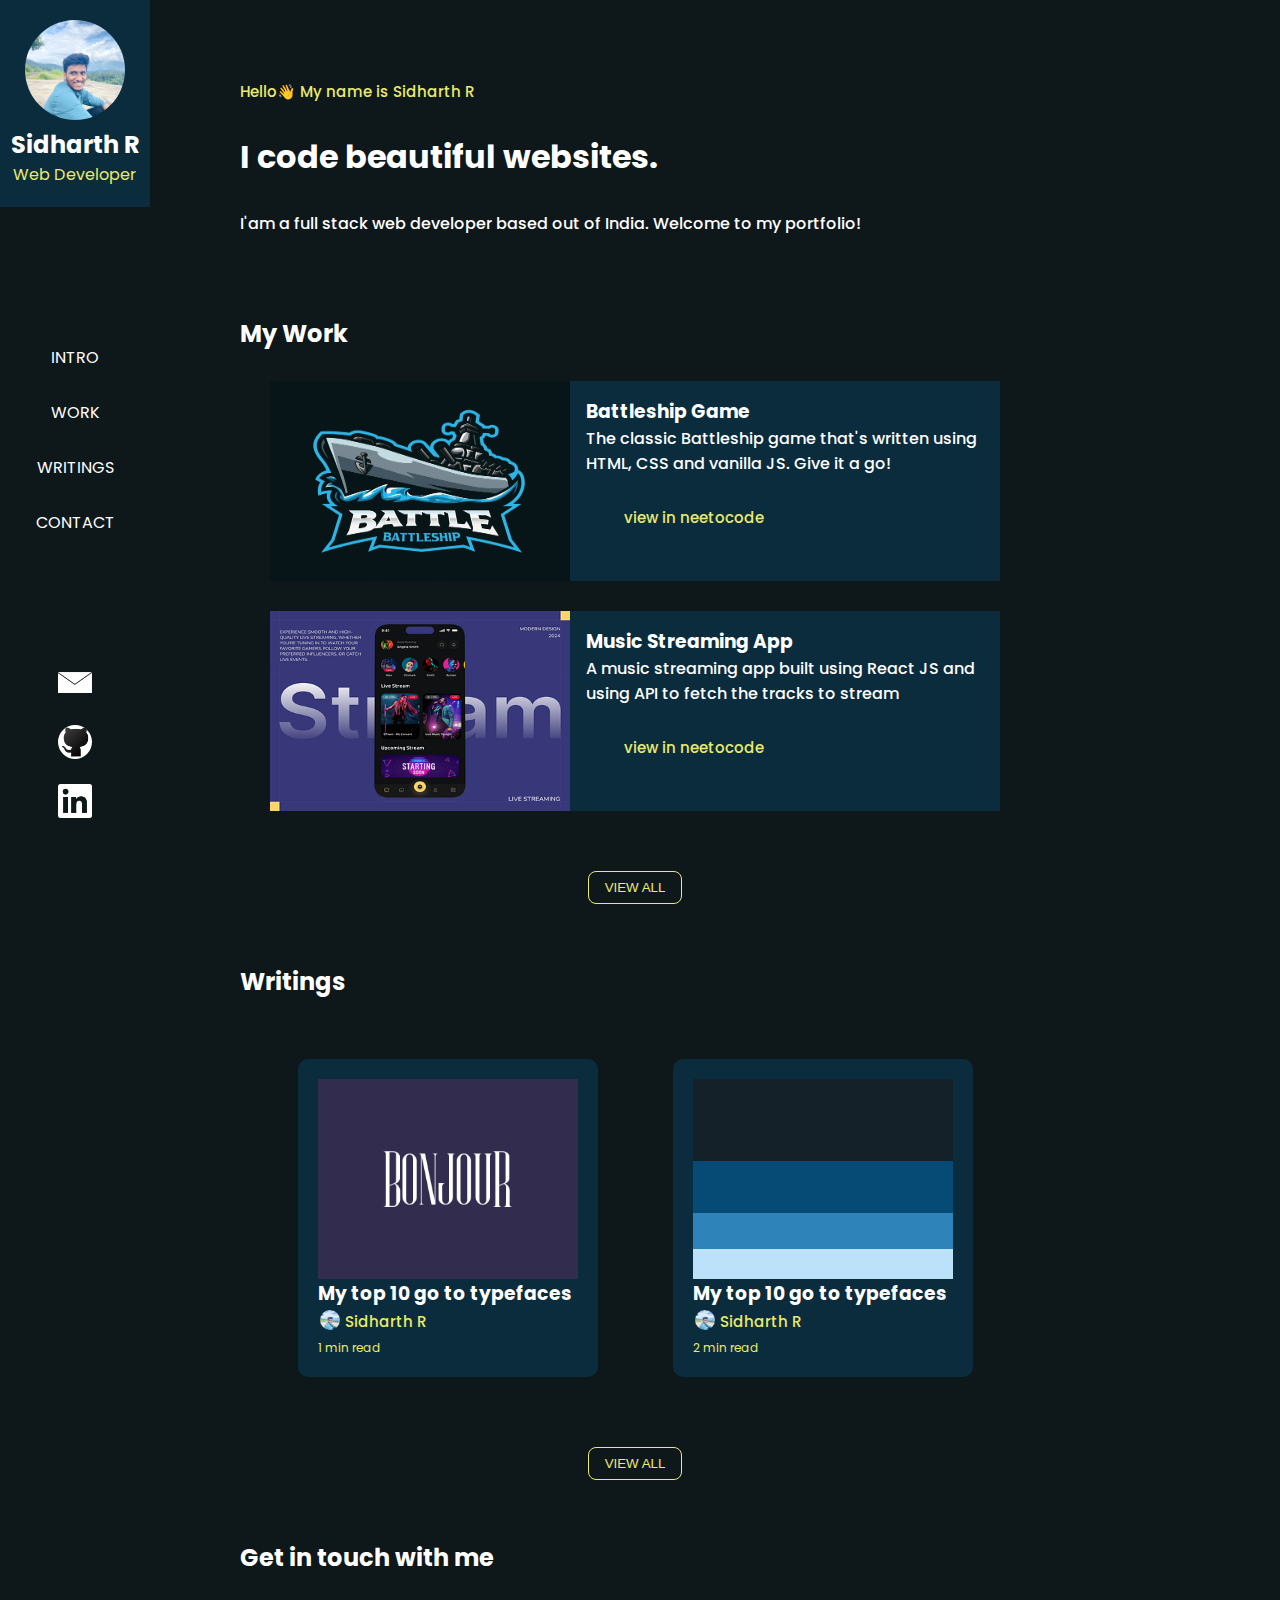
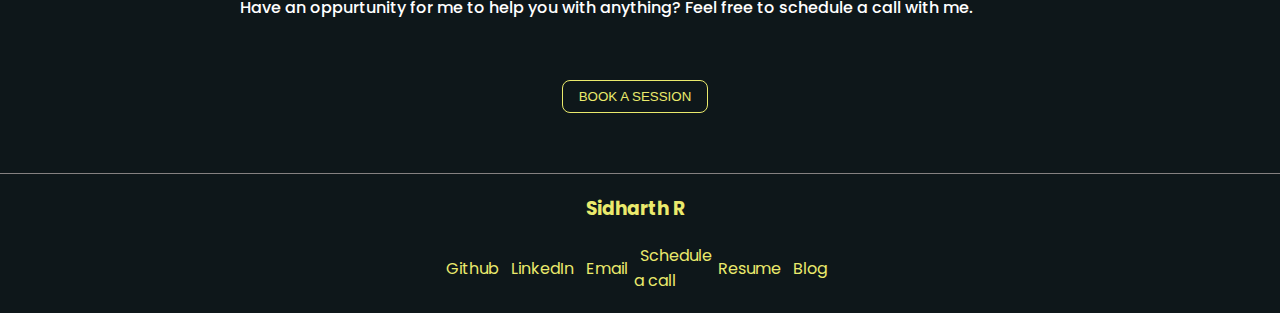
==== index.html @ 4f87e910 "Add files via upload" ====
<!DOCTYPE html>
<html lang="en">

<head>
    <meta charset="UTF-8">
    <meta name="viewport" content="width=device-width, initial-scale=1.0">
    <title>Document</title>
    <link rel="stylesheet" href="resume-css.css">
    <link rel="preconnect" href="https://fonts.googleapis.com">
    <link rel="preconnect" href="https://fonts.gstatic.com" crossorigin>
    <link
        href="https://fonts.googleapis.com/css2?family=Nunito+Sans:ital,opsz,wght@0,6..12,200..1000;1,6..12,200..1000&family=Poppins:ital,wght@0,100;0,200;0,300;0,400;0,500;0,600;0,700;0,800;0,900;1,100;1,200;1,300;1,400;1,500;1,600;1,700;1,800;1,900&display=swap"
        rel="stylesheet">
</head>

<body>


    <div class="sidebar">
        <div class="profile">
            <div class="dp">
                <img src="dp.jpg">
            </div>
            <h2>Sidharth R</h2>
            <p>Web Developer</p>

        </div>

        <div class="internal-links">
            <ul>
                <li><a href="#intro">INTRO</a></li>
                <li><a href="#work">WORK</a></li>
                <li><a href="#writings">WRITINGS</a></li>
                <li><a href="#contact">CONTACT</a></li>
            </ul>

        </div>

        <div class="social-media-links">
            <div class="mail icon">
                <img src="mail-icon1.png">
            </div>


            <div class="github icon">
                <img src="github-icon1.png">
            </div>
            <div class="linkedin icon">
                <img src="linkedin-icon1.png">
            </div>


        </div>
    </div>




    <div class="main-content">

        <div class="intro" id="intro">
            <h5>Hello👋 My name is Sidharth R</h5>
            <h1>I code beautiful websites.</h1>
            <h4>I'am a full stack web developer based out of India. Welcome to my portfolio!</h4>
        </div>





        <div class="my-work" id="work">
            <h2> My Work</h2>
            <div class="work1">
                <div class="work-image">
                    <img class="work1-image" src="battleship.jpg">
                </div>
                <div class="work-content">
                    <h3>Battleship Game</h3>
                    <h4>The classic Battleship game that's written using HTML, CSS and vanilla JS. Give it a go!</h4>
                    <h5 class="neetocode-link"><a href="">view in neetocode</a></h5>
                </div>

            </div>
            <div class="work1">
                <div class="work-image">
                    <img class="work1-image" src="music-stream.png">
                </div>
                <div class="work-content">
                    <h3>Music Streaming App</h3>
                    <h4>A music streaming app built using React JS and using API to fetch the tracks to stream</h4>


                    <h5 class="neetocode-link"><a href="">view in neetocode</a></h5>
                </div>
            </div>
            <div class="button">
                <button>VIEW ALL</button>
            </div>
        </div>








        <div class="writings" id="writings">
            <h2>Writings</h2>
            <div class="writing-container">
                <div class="writing1">
                    <div class="writing-image-container">
                        <img class="writing-image" src="bonjour-image.jpg">
                    </div>
                    <div class="writing-content">
                        <h3>My top 10 go to typefaces</h3>
                        <div class="author-info">
                            <div class="image-dp-container">
                                <img class="image-dp" src="dp.jpg">
                            </div>
                            <h5>Sidharth R</h5>
                        </div>
                        <p class="reading-time">1 min read</p>
                    </div>


                </div>


                <div class="writing1">
                    <div class="writing-image-container">
                        <img class="writing-image" src="color-image.png">
                    </div>
                    <div class="writing-content">
                        <h3>My top 10 go to typefaces</h3>
                        <div class="author-info">
                            <div class="image-dp-container">
                                <img class="image-dp" src="dp.jpg">
                            </div>
                            <h5>Sidharth R</h5>
                        </div>
                        <p class="reading-time">2 min read</p>
                    </div>


                </div>
            </div>
            <div class="button">
                <button>VIEW ALL</button>
            </div>


        </div>

        <div class="contact" id="contact">
            <h2>Get in touch with me</h2>
            <h4 class="contact-me-sub">Have an oppurtunity for me to help you with anything? Feel free to schedule a call with me.</h4>
            <div class="button">
                <button>BOOK A SESSION</button>
            </div>
        </div>

    </div>


    <footer>
        <h3>Sidharth R</h3>
        <ul>
            <li><a href="#">Github</a></li>
            <li><a href="#">LinkedIn</a></li>
            <li><a href="#">Email</a></li>
            <li><a href="#">Schedule a call</a></li>
            <li><a href="#"> Resume</a></li>
            <li><a href="#"> Blog</a></li>
        </ul>
    </footer>

</body>

</html>
---- resume-css.css ----
* {
    margin: 0px;
    padding: 0px;
    text-decoration: none;
    box-sizing: border-box;
}


body {
    background-color: #0e171a;
    /* padding-bottom: 5000px; */
    color: white;
    font-family: "Poppins", sans-serif;

}

img {
    width: 100%;
}



.sidebar {
    background-color: #0e171a;
    position: fixed;
    top: 0px;
    bottom: 0px;
    left: 0px;
    display: flex;
    flex-direction: column;
    justify-content: space-between;
    align-items: center;
    width: 150px;
    padding-bottom: 50px;

}

.dp {
    width: 100px;
    margin: 0 auto;

    & img {
        border-radius: 50%;
    }
}


.profile {
    width: 100%;
    padding: 20px 0px;
    background-color: #0a2c3d;
    margin: 0 auto;
    text-align: center;
}

.internal-links ul {
    display: flex;
    flex-direction: column;
    justify-content: space-evenly;
    align-items: center;

    & li a {
        display: inline-block;
        color: white;
        padding: 10px 20px;
        margin: 5px auto;
        border-radius: 5px;
        text-align: center;



    }
}

li a:hover {
    background-color: #0a2c3d;

}


.social-media-links {
    display: flex;
    flex-direction: column;
    justify-content: space-evenly;
    align-items: center;


}


.icon {
    width: 34px;
    margin-bottom: 25px;

}

.icon:hover {
    cursor: pointer;
}

.github {
    background-color: white;
    height: 34px;
    border-radius: 50%;
}






.main-content {
    padding-left: 240px;
    padding-top: 80px;
    padding-right: 250px;
    margin: 0 auto;
    
    
}

.intro {
margin-bottom: 80px;
}

h4 , h5 {
    font-weight: 500;
}

h1 {
    margin: 30px 0px;
}
h5 {
    font-size: 15px;
    color: #eaea6c;
}


.work1 {
    display: flex;
    flex-direction: row;
    /* padding: 20px; */
    margin: 30px;

    
    border-radius: 8px;

}

.work1:hover{
    box-shadow: 1px 1px 16px 4px rgba(234,234,108,.3);
}

.work-image {
    width: 300px;
    height: 200px;
}

.work1-image {
    width: 300px;
    height: 200px;
}

.work-content {
    padding: 16px ;
    height: 200px;
    background-color: #0a2c3d;
}
.neetocode-link{
    padding: 30px ;
}
.neetocode-link a{
    color:#eaea6c;
    padding: 8px;
    border-radius: 6px;
}

.neetocode-link a:hover{
    /* background-color: rgb(23, 20, 20); */
    background-color: #0e171a;
}
button{
    color:#eaea6c;
    padding: 8px 16px;
    background-color:#0e171a;
    border: solid 1px;
    border-radius: 8px;
    margin: 0 auto;
    cursor: pointer;
}
button:hover{
    background-color: #0a2c3d;
}
.button {
    margin: 60px auto;
    text-align: center;
    
}

li {
    list-style: none;
}


p {
    color: #eaea6c;
}

.writing-container {
    padding: 60px 20px 10px;
    /* background-color: grey; */
    display: flex;
    justify-content: space-around;

}

.writing-image-container{
    width: 260px;
    height: 200px;
}

.writing-image{
    width: 260px;
    height: 200px;
}


.writing1 {
    background-color: #0a2c3d;
    padding: 20px;
    border-radius: 10px;
}


.writing1:hover{
    box-shadow: 1px 1px 16px 4px rgba(234,234,108,.3);
}

.image-dp-container {
    width: 20px;
    display: inline-block;
    
}

.image-dp{
    border-radius: 50%;
    display: inline-block;

}

.author-info{
    display: flex;
    justify-content: space-between;
    width: 110px;
    padding: 2px;
}

.reading-time{
    font-size: 12px;
}

.contact-me-sub{
    margin: 20px 0;
}

footer{
    padding-left: 440px;
    padding-right: 450px;
    margin: 20px auto;
    border-top: solid 1px rgb(133, 129, 129);
}

footer ul {
    display: flex;
    flex-direction: row;
    justify-content: space-between;
    align-items: center;
    
}

footer ul li a{
    color:#eaea6c;
    padding: 6px;
    border-radius: 4px;
}

footer h3 {
    color:#eaea6c;
    text-align: center;
    padding: 20px;
    
}
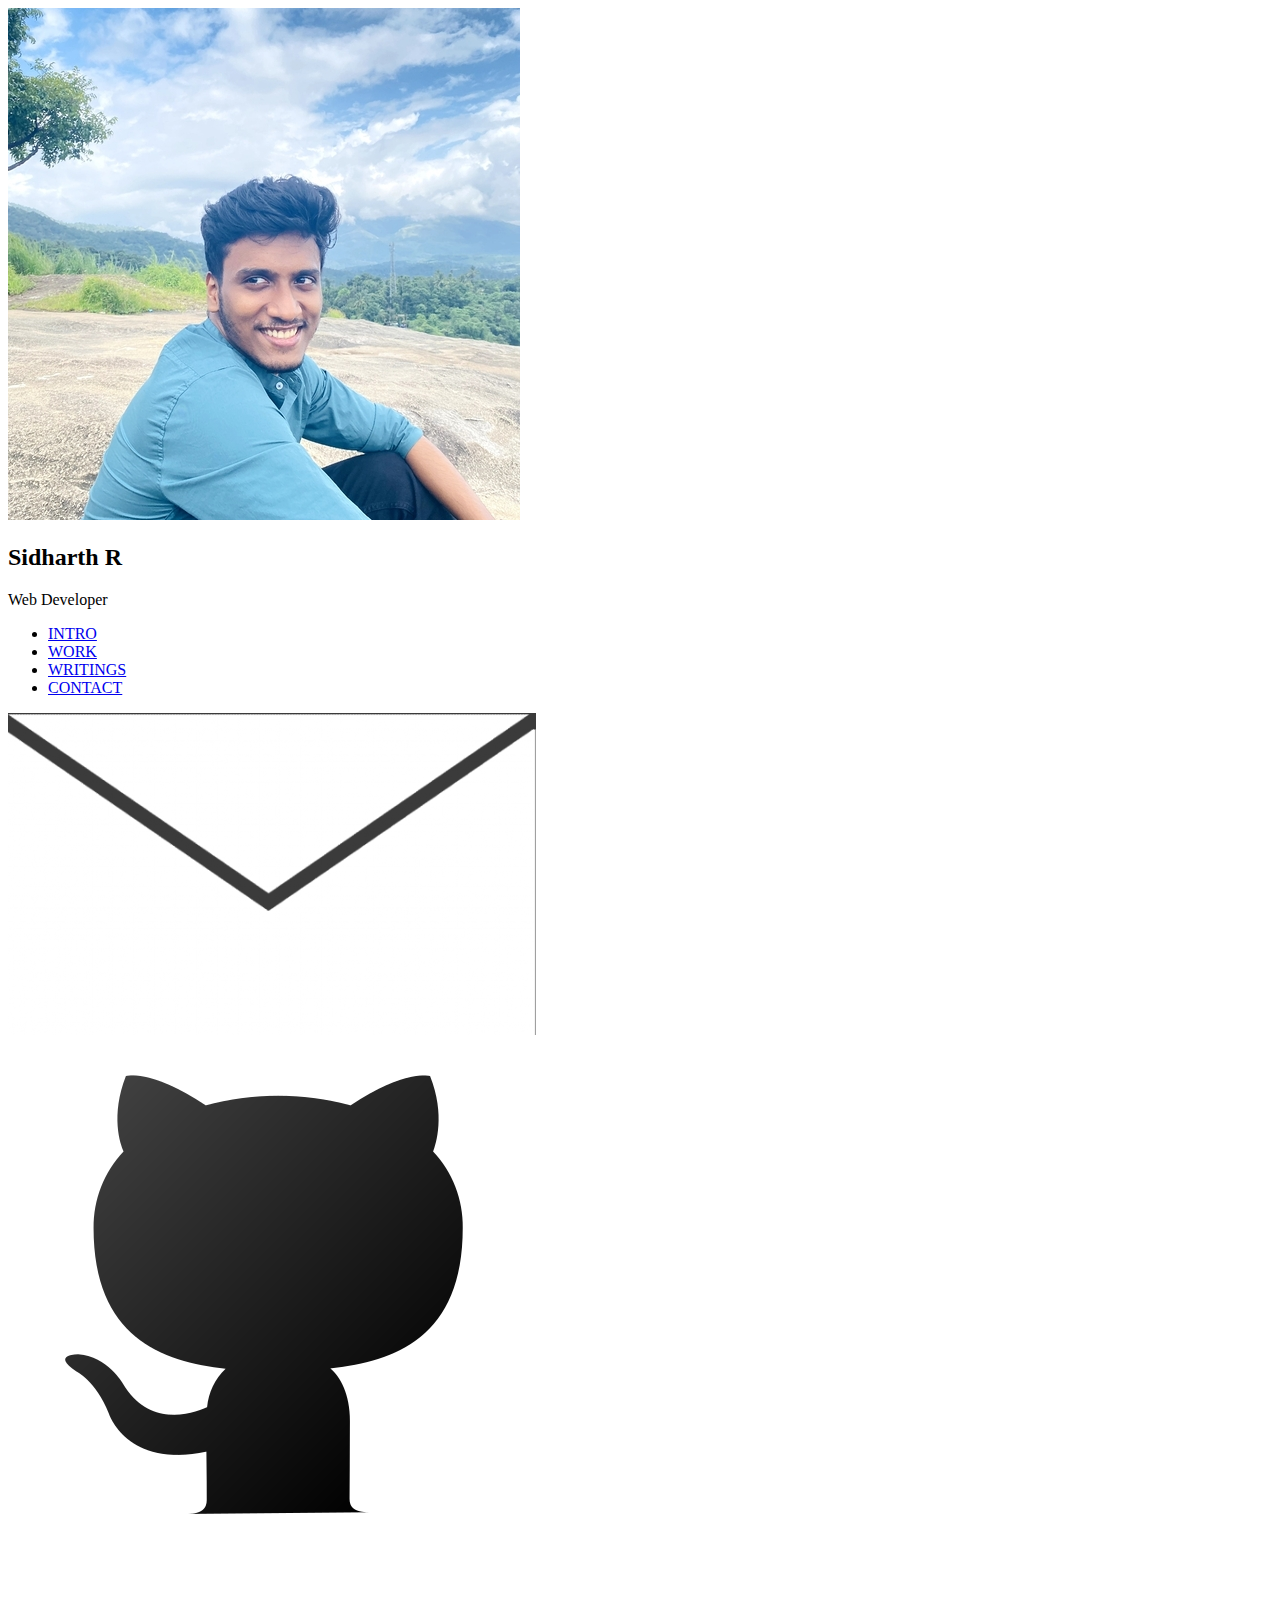
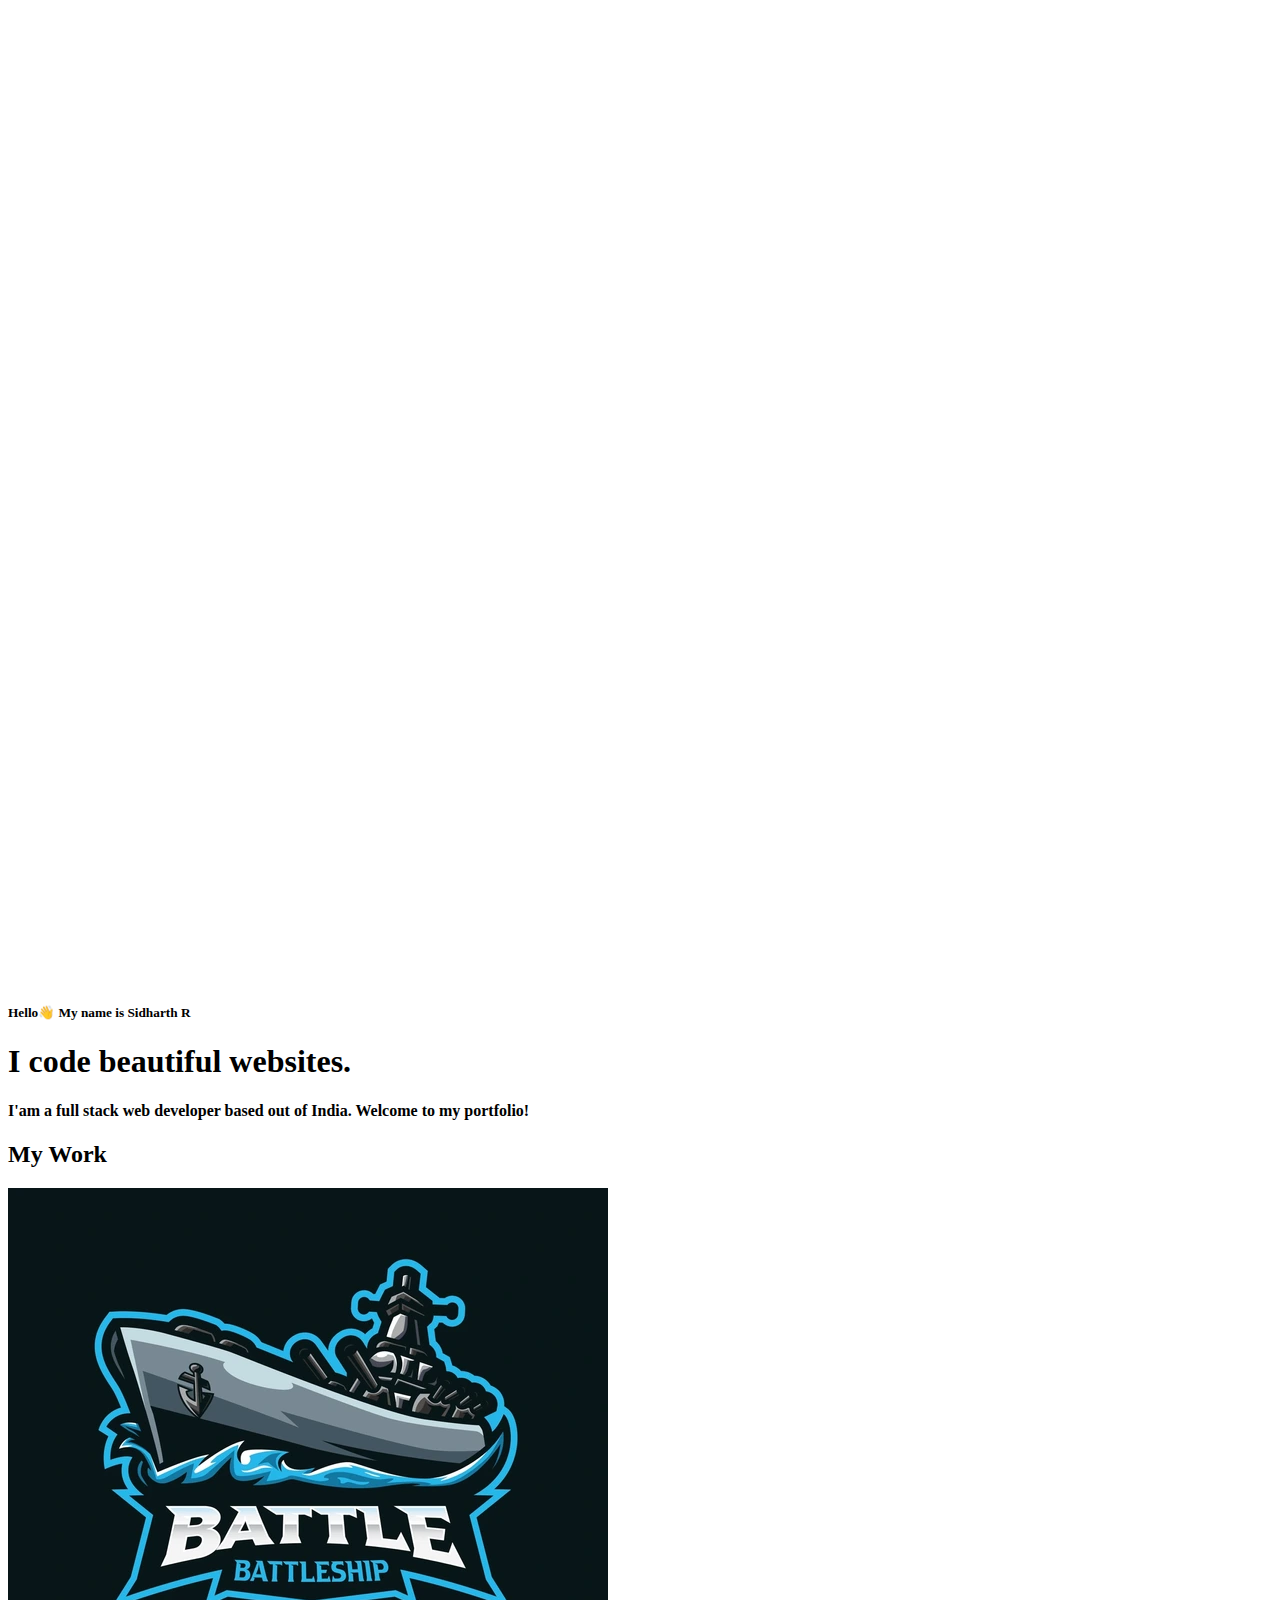
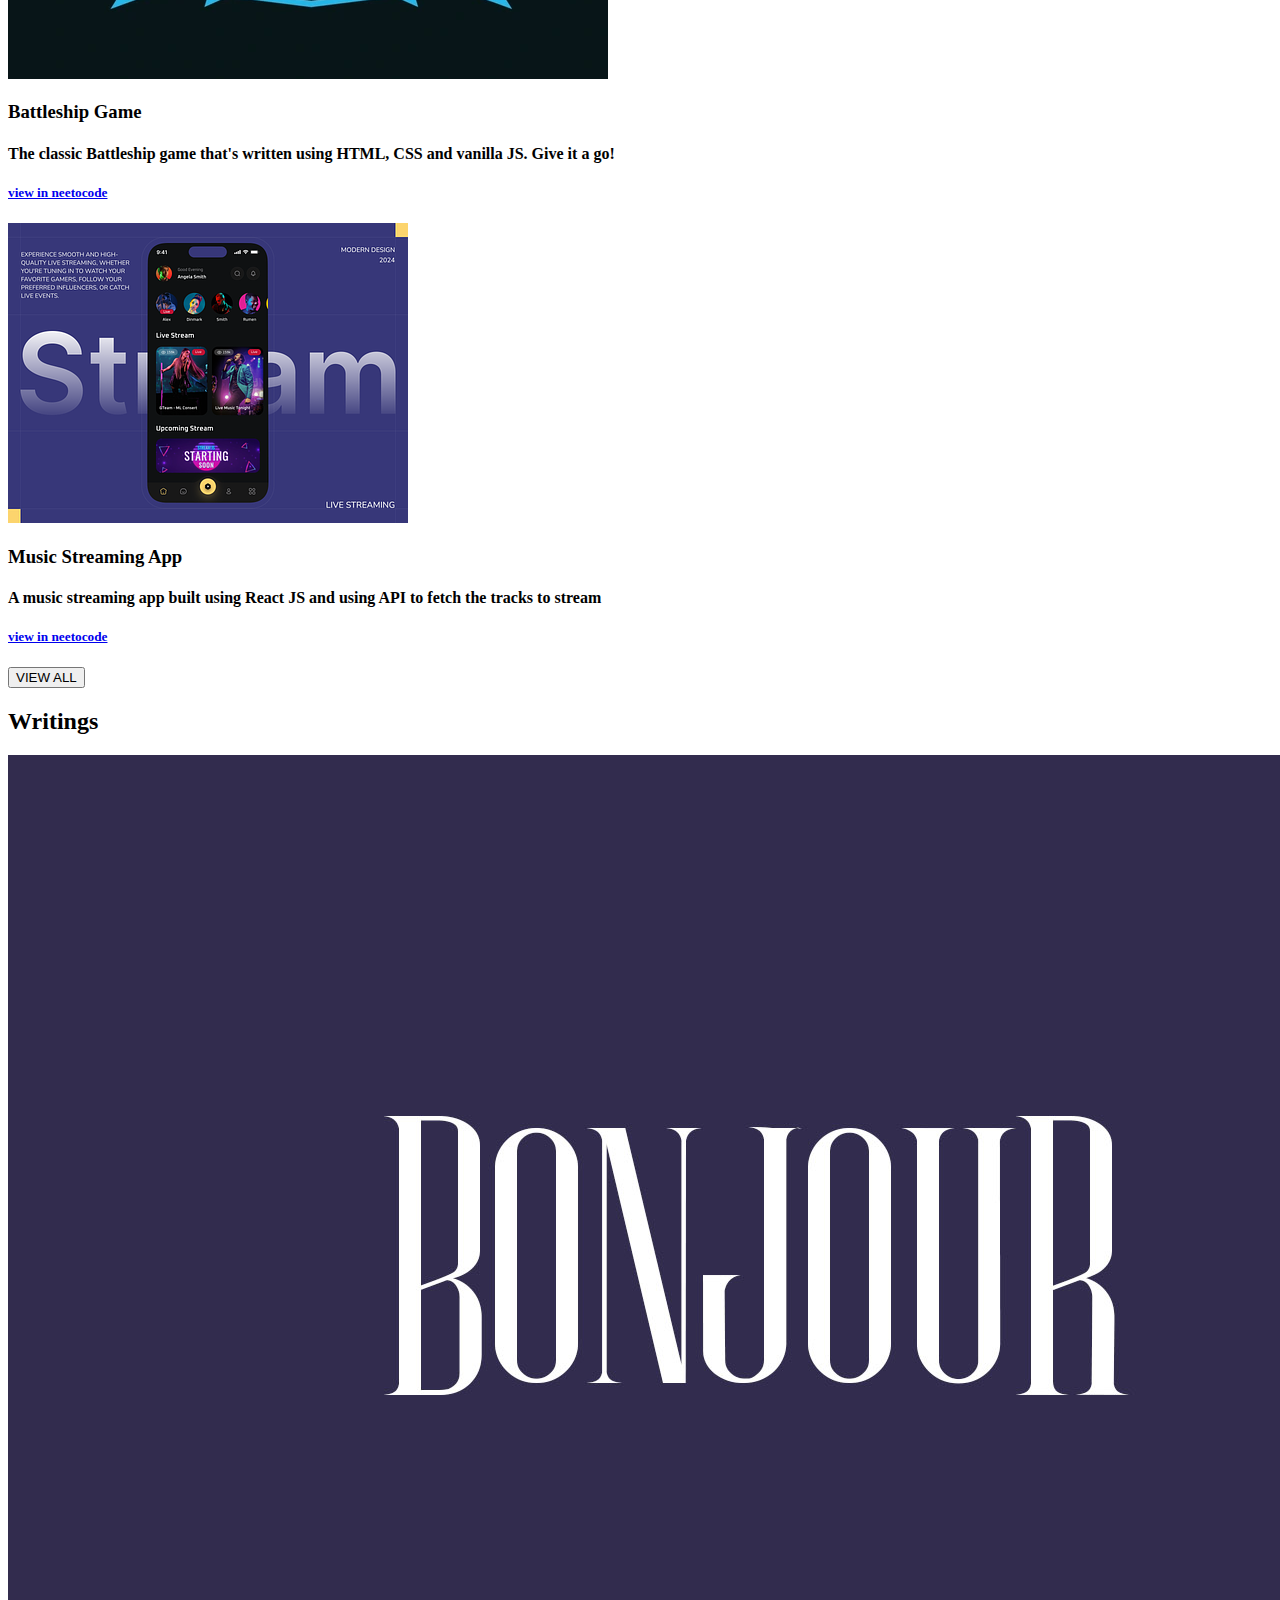
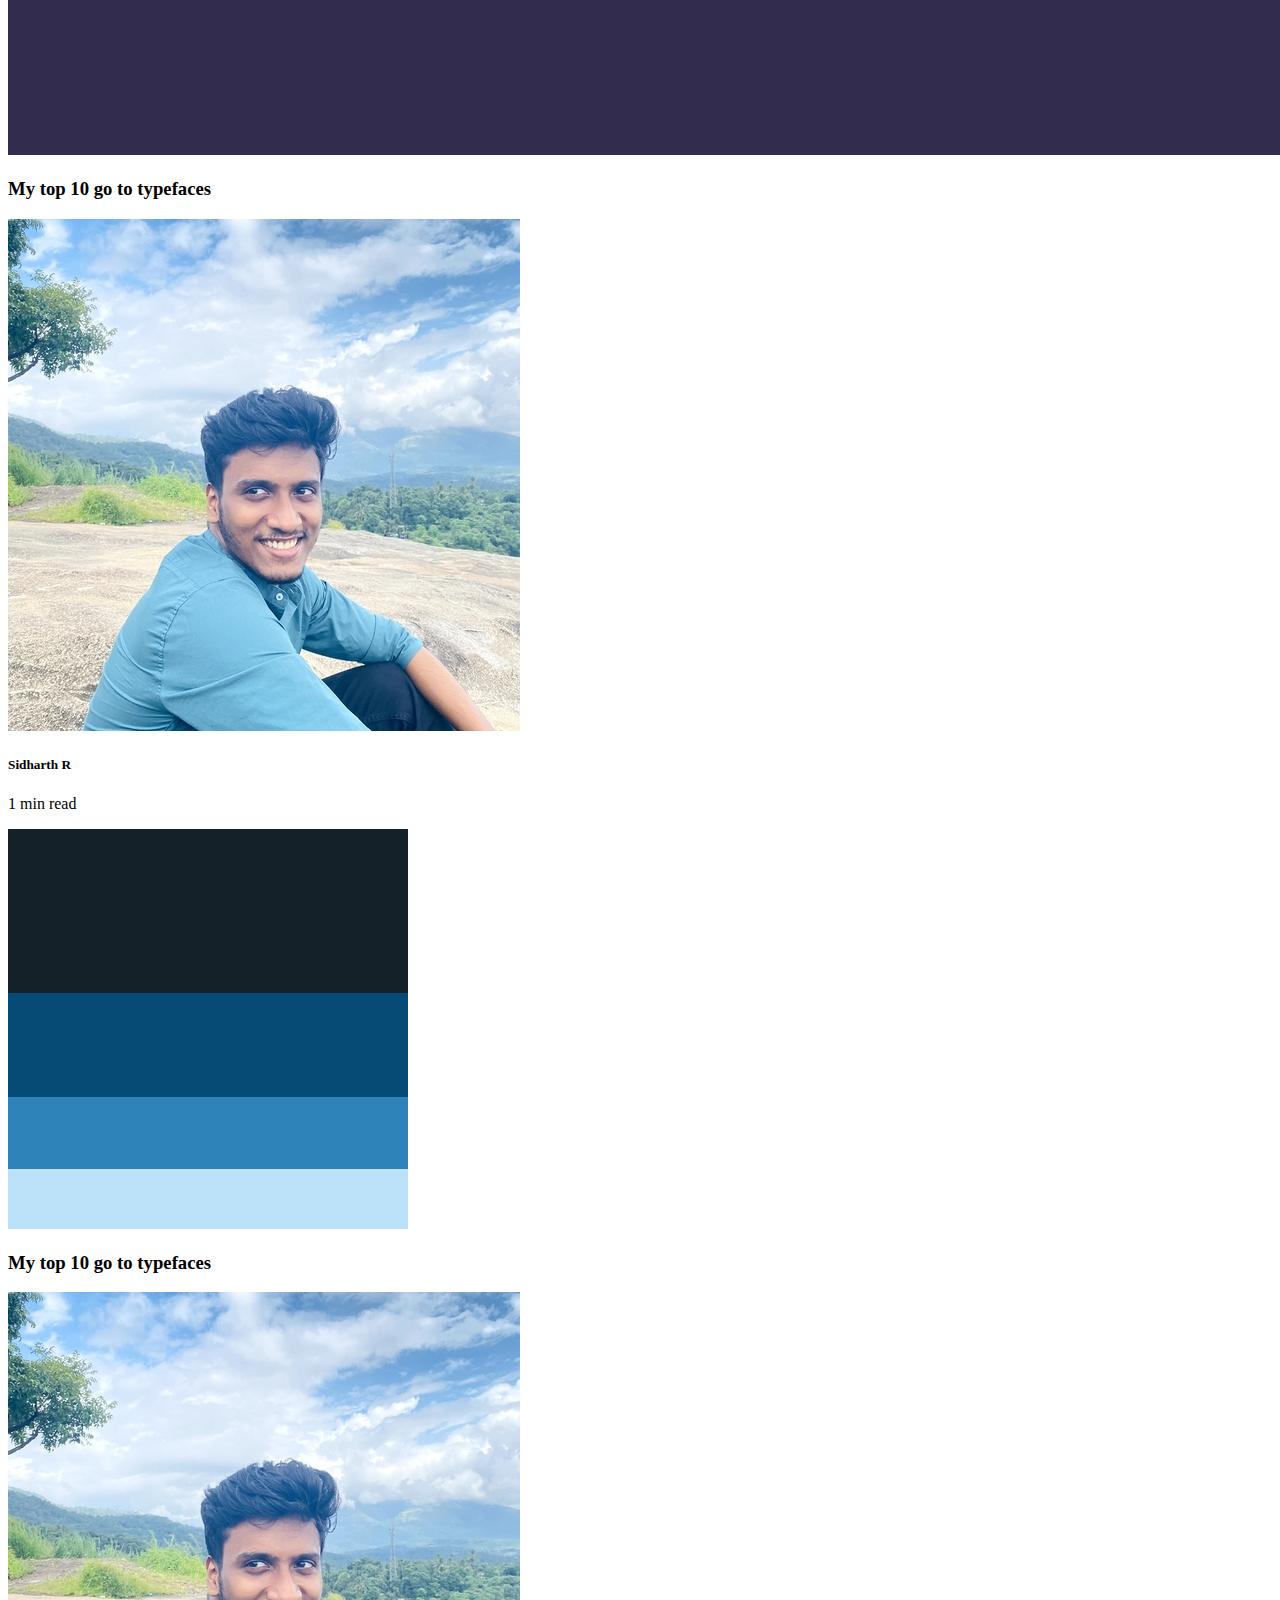
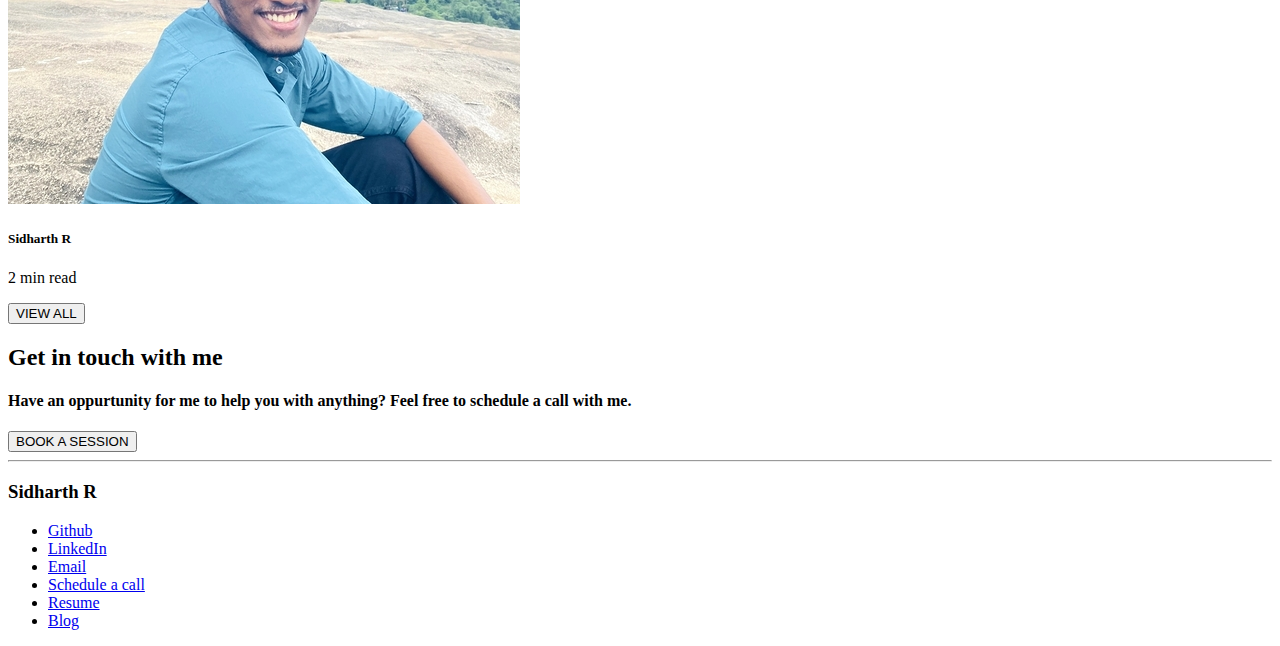
==== commit 6248e20a: "responsive" ====
--- a/index.html
+++ b/index.html
@@ -4,8 +4,9 @@
 <head>
     <meta charset="UTF-8">
     <meta name="viewport" content="width=device-width, initial-scale=1.0">
-    <title>Document</title>
-    <link rel="stylesheet" href="resume-css.css">
+    <title>My Portfolio</title>
+    <link rel="icon" type="image/x-icon" href="dp.jpg">
+    <link rel="stylesheet" href="resume-css - Copy.css">
     <link rel="preconnect" href="https://fonts.googleapis.com">
     <link rel="preconnect" href="https://fonts.gstatic.com" crossorigin>
     <link
@@ -18,7 +19,7 @@
 
     <div class="sidebar">
         <div class="profile">
-            <div class="dp">
+            <div class="dp-container">
                 <img src="dp.jpg">
             </div>
             <h2>Sidharth R</h2>
@@ -37,11 +38,10 @@
         </div>
 
         <div class="social-media-links">
+
             <div class="mail icon">
                 <img src="mail-icon1.png">
             </div>
-
-
             <div class="github icon">
                 <img src="github-icon1.png">
             </div>
@@ -71,26 +71,26 @@
         <div class="my-work" id="work">
             <h2> My Work</h2>
             <div class="work1">
-                <div class="work-image">
+                <!-- <div class="work-image"> -->
                     <img class="work1-image" src="battleship.jpg">
-                </div>
+                <!-- </div> -->
                 <div class="work-content">
                     <h3>Battleship Game</h3>
                     <h4>The classic Battleship game that's written using HTML, CSS and vanilla JS. Give it a go!</h4>
-                    <h5 class="neetocode-link"><a href="">view in neetocode</a></h5>
+                    <h5 class="neetocode-link"><a href="#">view in neetocode</a></h5>
                 </div>
 
             </div>
             <div class="work1">
-                <div class="work-image">
+                <!-- <div class="work-image"> -->
                     <img class="work1-image" src="music-stream.png">
-                </div>
+                <!-- </div> -->
                 <div class="work-content">
                     <h3>Music Streaming App</h3>
                     <h4>A music streaming app built using React JS and using API to fetch the tracks to stream</h4>
 
 
-                    <h5 class="neetocode-link"><a href="">view in neetocode</a></h5>
+                    <h5 class="neetocode-link"><a href="#">view in neetocode</a></h5>
                 </div>
             </div>
             <div class="button">
@@ -109,9 +109,9 @@
             <h2>Writings</h2>
             <div class="writing-container">
                 <div class="writing1">
-                    <div class="writing-image-container">
+                    <!-- <div class="writing-image-container"> -->
                         <img class="writing-image" src="bonjour-image.jpg">
-                    </div>
+                    <!-- </div> -->
                     <div class="writing-content">
                         <h3>My top 10 go to typefaces</h3>
                         <div class="author-info">
@@ -128,9 +128,9 @@
 
 
                 <div class="writing1">
-                    <div class="writing-image-container">
+                    <!-- <div class="writing-image-container"> -->
                         <img class="writing-image" src="color-image.png">
-                    </div>
+                    <!-- </div> -->
                     <div class="writing-content">
                         <h3>My top 10 go to typefaces</h3>
                         <div class="author-info">
@@ -162,7 +162,7 @@
 
     </div>
 
-
+<hr>
     <footer>
         <h3>Sidharth R</h3>
         <ul>
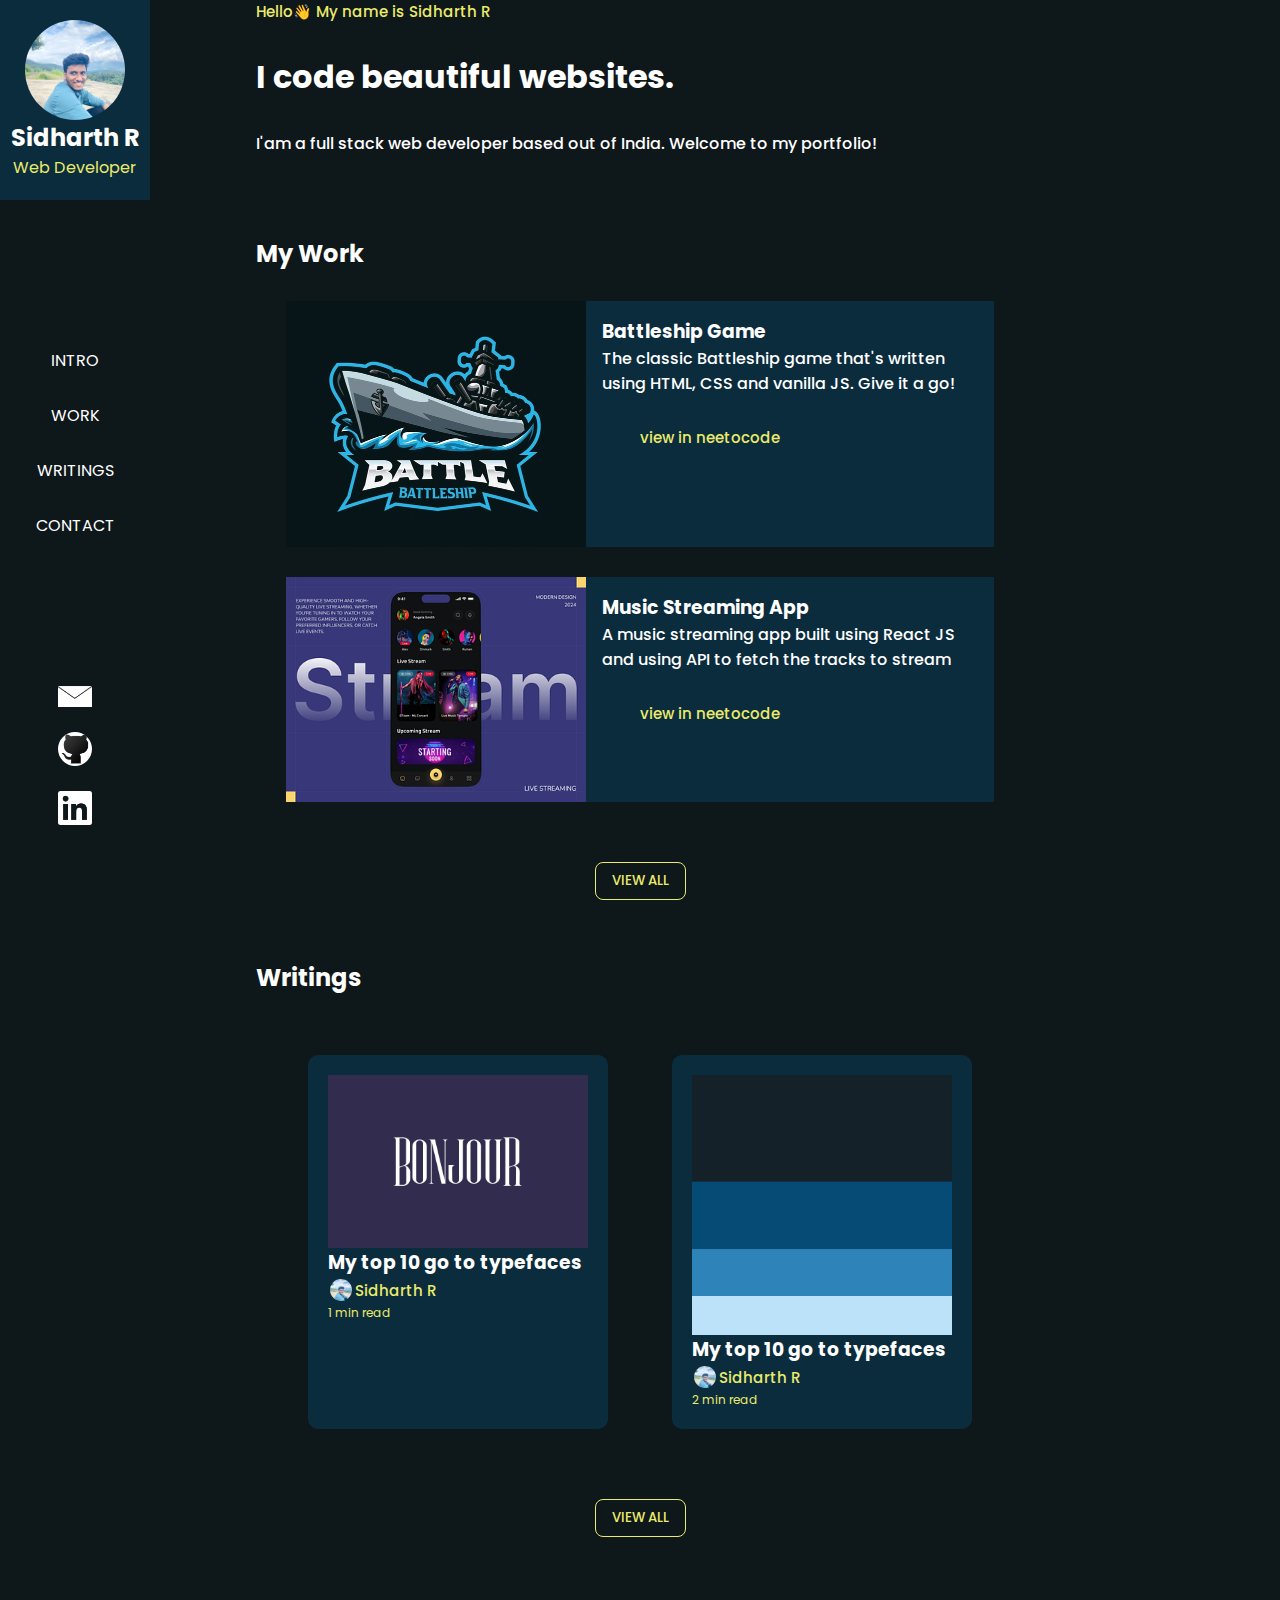
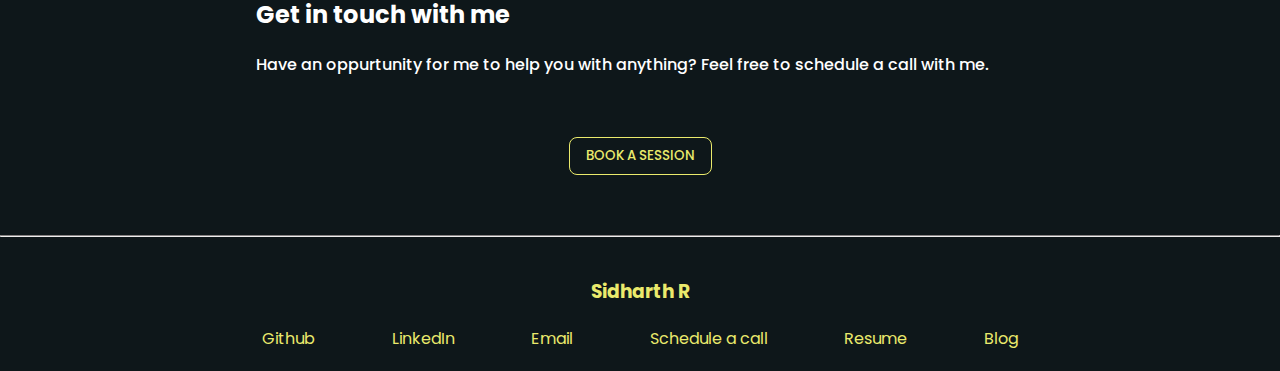
==== commit 8504a33e: "css" ====
--- a/index.html
+++ b/index.html
@@ -6,7 +6,7 @@
     <meta name="viewport" content="width=device-width, initial-scale=1.0">
     <title>My Portfolio</title>
     <link rel="icon" type="image/x-icon" href="dp.jpg">
-    <link rel="stylesheet" href="resume-css - Copy.css">
+    <link rel="stylesheet" href="resume-css.css">
     <link rel="preconnect" href="https://fonts.googleapis.com">
     <link rel="preconnect" href="https://fonts.gstatic.com" crossorigin>
     <link
--- a/resume-css.css
+++ b/resume-css.css
@@ -0,0 +1,324 @@
+* {
+    margin: 0px;
+    padding: 0px;
+    text-decoration: none;
+    box-sizing: border-box;
+}
+
+
+body {
+    background-color: #0e171a;
+    /* padding-bottom: 5000px; */
+    color: white;
+    font-family: "Poppins", sans-serif;
+
+}
+
+img {
+    display: block;
+    max-width: 100%;
+}
+
+
+
+.sidebar {
+    background-color: #0e171a;
+    position: fixed;
+    top: 0px;
+    bottom: 0px;
+    left: 0px;
+    display: flex;
+    flex-direction: column;
+    justify-content: space-between;
+    align-items: center;
+    width: 150px;
+    padding-bottom: 50px;
+    /* display: none; */
+
+}
+
+.dp-container {
+    width: 100px;
+    margin: 0 auto;
+
+    & img {
+        border-radius: 50%;
+    }
+}
+
+
+.profile {
+    width: 100%;
+    padding: 20px 0px;
+    background-color: #0a2c3d;
+    margin: 0 auto;
+    text-align: center;
+}
+
+.internal-links ul {
+    display: flex;
+    flex-direction: column;
+    justify-content: space-evenly;
+    align-items: center;
+
+    & li a {
+        display: inline-block;
+        color: white;
+        padding: 10px 20px;
+        margin: 5px auto;
+        border-radius: 5px;
+        text-align: center;
+
+
+
+    }
+}
+
+li a:hover {
+    background-color: #0a2c3d;
+
+}
+
+
+.social-media-links {
+    display: flex;
+    flex-direction: column;
+    justify-content: space-evenly;
+    align-items: center;
+
+
+}
+
+
+.icon {
+    width: 34px;
+    margin-bottom: 25px;
+
+}
+
+.icon:hover {
+    cursor: pointer;
+}
+
+.github {
+    background-color: white;
+    height: 34px;
+    border-radius: 50%;
+}
+
+
+
+
+
+
+.main-content {
+    /* padding-left: 240px; */
+    /* padding-top: 80px; */
+    /* padding-right: 250px; */
+    width: 60%;
+    margin: 0 auto;
+    
+    
+}
+
+.intro {
+margin-bottom: 80px;
+}
+
+h4 , h5 {
+    font-weight: 500;
+}
+
+h1 {
+    margin: 30px 0px;
+}
+h5 {
+    font-size: 15px;
+    color: #eaea6c;
+}
+
+
+.work1 {
+    display: flex;
+    flex-direction: row;
+    /* padding: 20px; */
+    margin: 30px;
+
+    
+    border-radius: 8px;
+
+}
+
+.work1:hover{
+    box-shadow: 1px 1px 16px 4px rgba(234,234,108,.3);
+}
+
+/* .work-image {
+    width: 300px;
+    height: 200px;
+} */
+
+.work1-image {
+    width: 300px;
+    /* height: 200px; */
+}
+
+.work-content {
+    padding: 16px ;
+    /* height: 200px; */
+    background-color: #0a2c3d;
+}
+.neetocode-link{
+    padding: 30px ;
+    
+}
+
+.neetocode-link a{
+    color:#eaea6c;
+    padding: 8px;
+    border-radius: 6px;
+    transition-property: padding;
+    transition-duration: 1.5s;
+    transition-timing-function: cubic-bezier(0.20, 1.00, 0.22, 1.00);
+}
+
+.neetocode-link a:hover{
+    background-color: #0e171a;
+    padding: 8px 6%;
+}
+button{
+    color:#eaea6c;
+    padding: 8px 16px;
+    background-color:#0e171a;
+    border: solid 1px;
+    border-radius: 8px;
+    margin: 0 auto;
+    cursor: pointer;
+    font-family: "Poppins", sans-serif;
+    font-weight: 500;
+}
+button:hover{
+    background-color: #0a2c3d;
+}
+.button {
+    margin: 60px auto;
+    text-align: center;
+    
+}
+
+li {
+    list-style: none;
+}
+
+
+p {
+    color: #eaea6c;
+}
+
+.writing-container {
+    padding: 60px 20px 10px;
+    /* background-color: grey; */
+    display: flex;
+    justify-content: space-around;
+
+}
+
+/* .writing-image-container{
+    width: 260px;
+    height: 200px;
+} */
+
+.writing-image{
+    width: 260px;
+    /* height: 200px; */
+}
+
+
+.writing1 {
+    background-color: #0a2c3d;
+    padding: 20px;
+    border-radius: 10px;
+}
+
+
+.writing1:hover{
+    box-shadow: 1px 1px 16px 4px rgba(234,234,108,.3);
+}
+
+.image-dp-container {
+    width: 22px;
+    /* display: inline-block; */
+    
+}
+
+.image-dp{
+    border-radius: 50%;
+    /* display: inline-block; */
+
+}
+
+.author-info{
+    display: flex;
+    justify-content: space-between;
+    width: 110px;
+    padding: 2px;
+}
+
+.reading-time{
+    font-size: 12px;
+}
+
+.contact-me-sub{
+    margin: 20px 0;
+}
+
+hr {
+    border-top: solid 1px rgb(133, 129, 129);
+}
+footer{
+    /* padding-left: 440px;
+    padding-right: 450px; */
+    width: 60%;
+    margin: 20px auto;
+    
+}
+
+footer ul {
+    display: flex;
+    flex-direction: row;
+    justify-content: space-between;
+    align-items: center;
+    
+}
+
+footer ul li a{
+    color:#eaea6c;
+    padding: 6px;
+    border-radius: 4px;
+}
+
+footer h3 {
+    color:#eaea6c;
+    text-align: center;
+    padding: 20px;
+    
+}
+
+@media screen and (max-width: 930px) {
+    .sidebar{
+        display: none;
+    }
+    .work1{
+        flex-direction: column;
+    }
+
+    .writing-container {
+        flex-direction: column;
+        gap: 50px;
+    }
+    footer {
+        width: 100%;
+    }
+
+
+  }
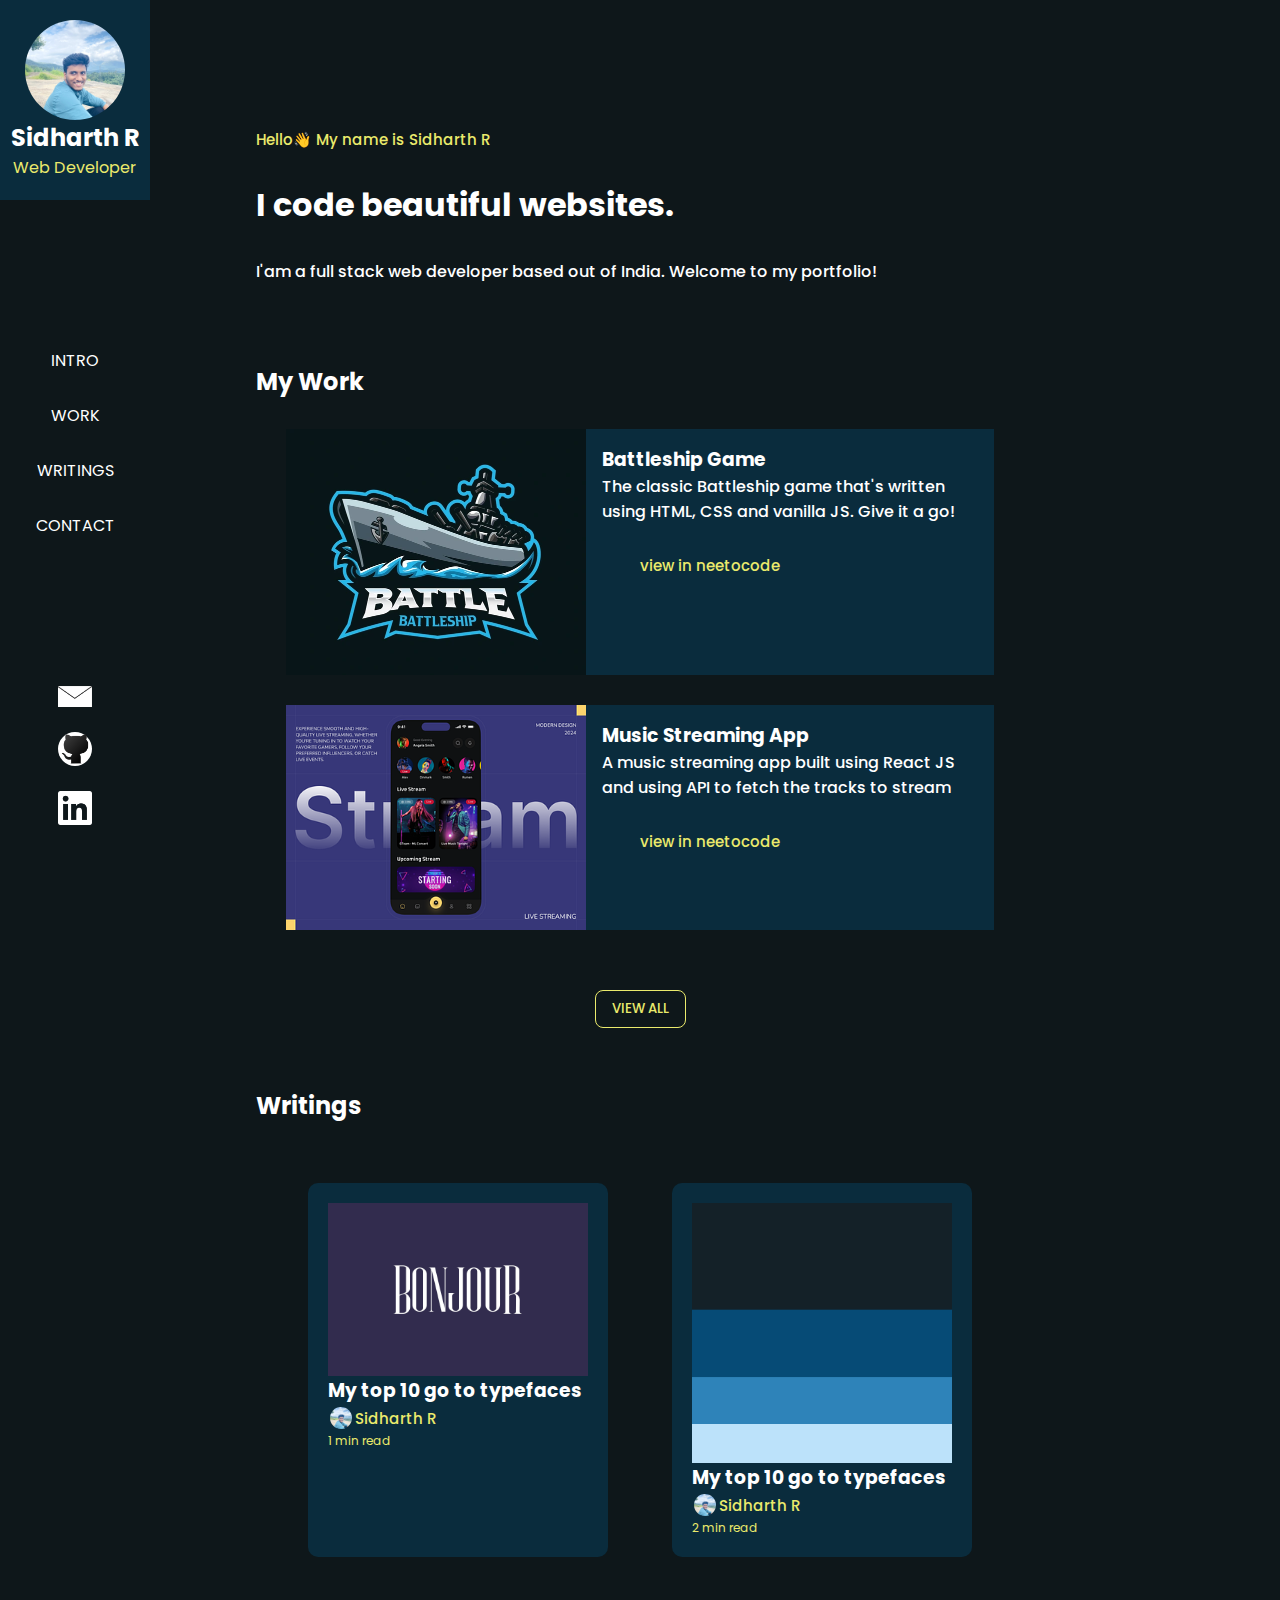
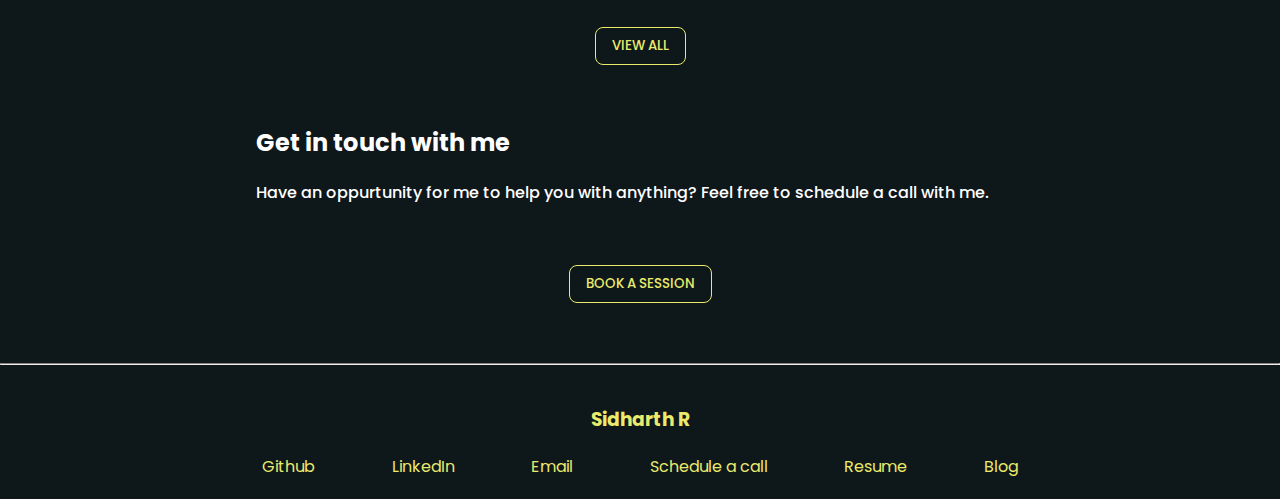
==== commit d7431e3a: "css" ====
--- a/index.html
+++ b/index.html
@@ -72,7 +72,7 @@
             <h2> My Work</h2>
             <div class="work1">
                 <!-- <div class="work-image"> -->
-                    <img class="work1-image" src="battleship.jpg">
+                <img class="work1-image" src="battleship.jpg">
                 <!-- </div> -->
                 <div class="work-content">
                     <h3>Battleship Game</h3>
@@ -83,7 +83,7 @@
             </div>
             <div class="work1">
                 <!-- <div class="work-image"> -->
-                    <img class="work1-image" src="music-stream.png">
+                <img class="work1-image" src="music-stream.png">
                 <!-- </div> -->
                 <div class="work-content">
                     <h3>Music Streaming App</h3>
@@ -110,7 +110,7 @@
             <div class="writing-container">
                 <div class="writing1">
                     <!-- <div class="writing-image-container"> -->
-                        <img class="writing-image" src="bonjour-image.jpg">
+                    <img class="writing-image" src="bonjour-image.jpg">
                     <!-- </div> -->
                     <div class="writing-content">
                         <h3>My top 10 go to typefaces</h3>
@@ -129,7 +129,7 @@
 
                 <div class="writing1">
                     <!-- <div class="writing-image-container"> -->
-                        <img class="writing-image" src="color-image.png">
+                    <img class="writing-image" src="color-image.png">
                     <!-- </div> -->
                     <div class="writing-content">
                         <h3>My top 10 go to typefaces</h3>
@@ -154,7 +154,8 @@
 
         <div class="contact" id="contact">
             <h2>Get in touch with me</h2>
-            <h4 class="contact-me-sub">Have an oppurtunity for me to help you with anything? Feel free to schedule a call with me.</h4>
+            <h4 class="contact-me-sub">Have an oppurtunity for me to help you with anything? Feel free to schedule a
+                call with me.</h4>
             <div class="button">
                 <button>BOOK A SESSION</button>
             </div>
@@ -162,7 +163,7 @@
 
     </div>
 
-<hr>
+    <hr>
     <footer>
         <h3>Sidharth R</h3>
         <ul>
--- a/resume-css.css
+++ b/resume-css.css
@@ -115,6 +115,7 @@
     /* padding-left: 240px; */
     /* padding-top: 80px; */
     /* padding-right: 250px; */
+    padding-top: 10%;
     width: 60%;
     margin: 0 auto;
     
@@ -231,6 +232,7 @@
 .writing-image{
     width: 260px;
     /* height: 200px; */
+    /* height: 100%; */
 }
 
 
@@ -288,6 +290,7 @@
     flex-direction: row;
     justify-content: space-between;
     align-items: center;
+    flex-wrap: wrap;
     
 }
 
@@ -305,6 +308,10 @@
 }
 
 @media screen and (max-width: 930px) {
+    
+    .main-content{
+        width: 90%;
+    }
     .sidebar{
         display: none;
     }
@@ -319,6 +326,9 @@
     footer {
         width: 100%;
     }
+    .work-content {
+        max-width: 300px;
+    }
 
 
   }
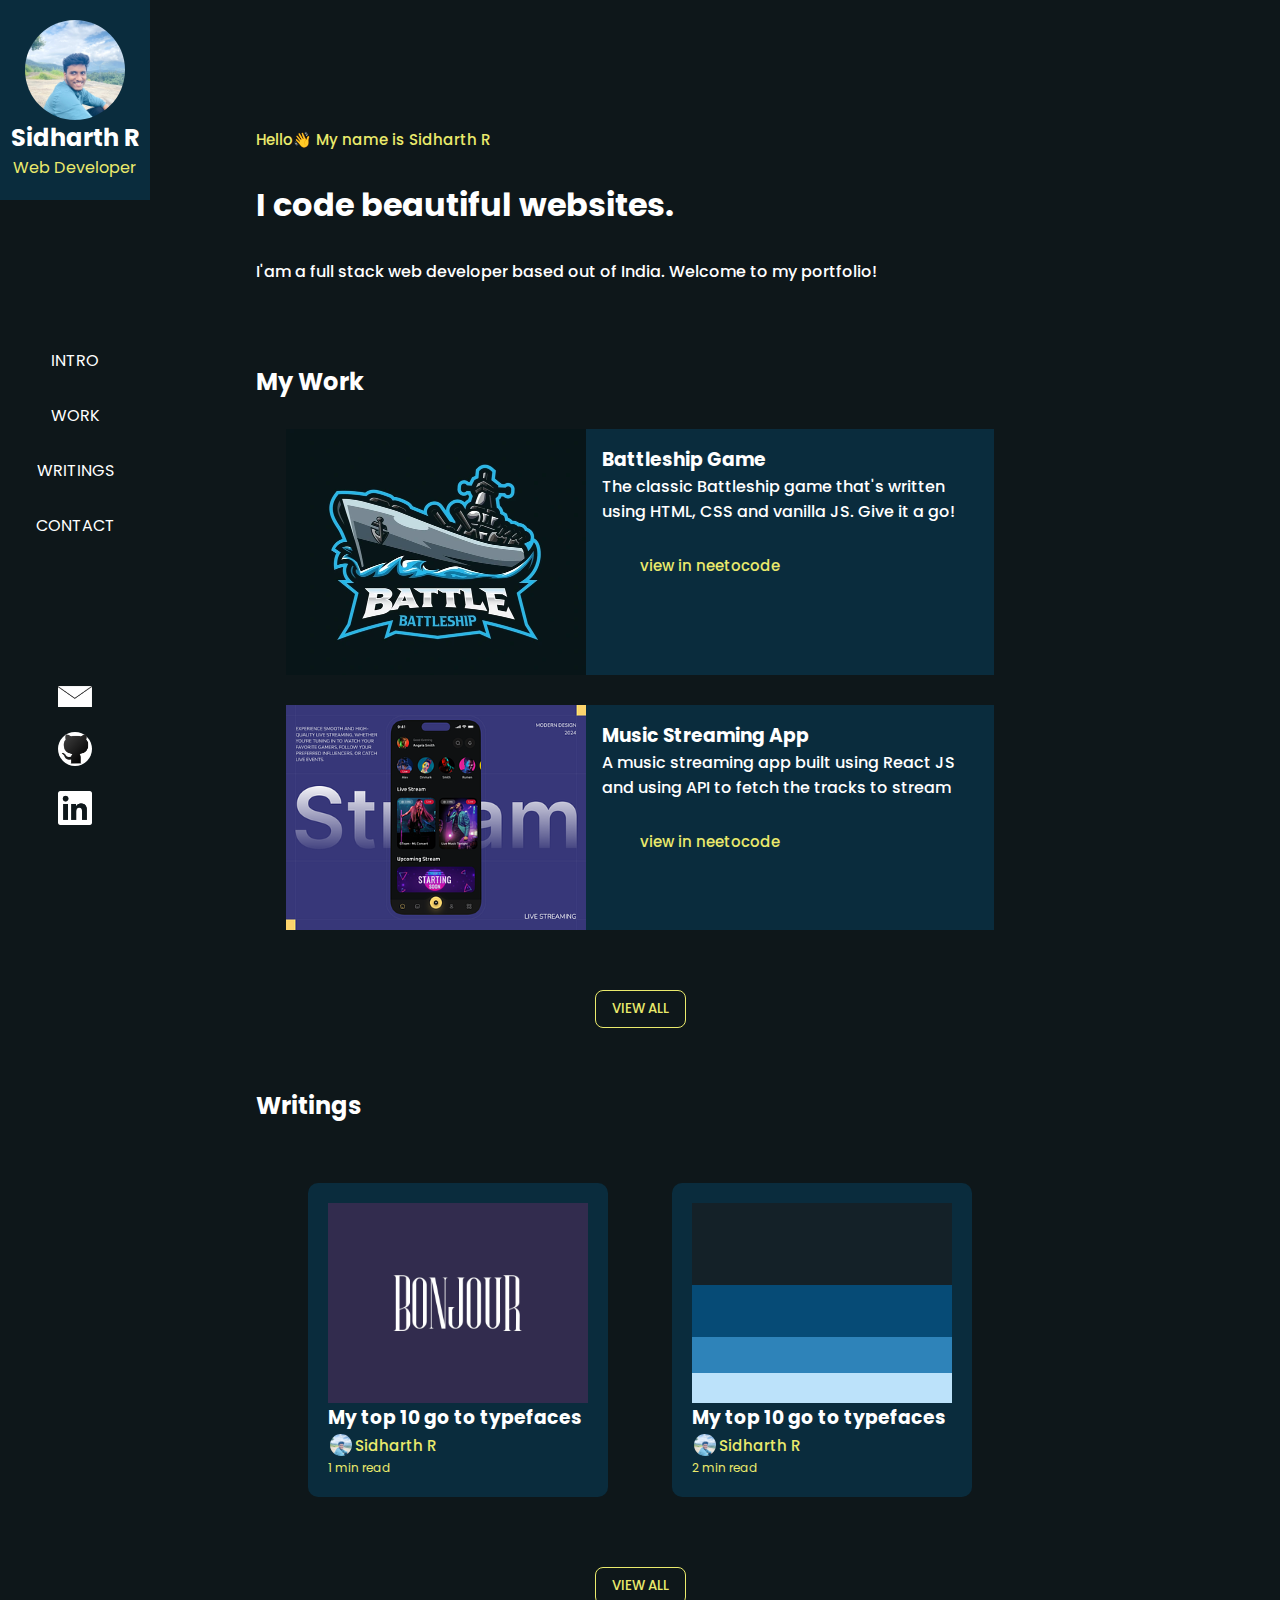
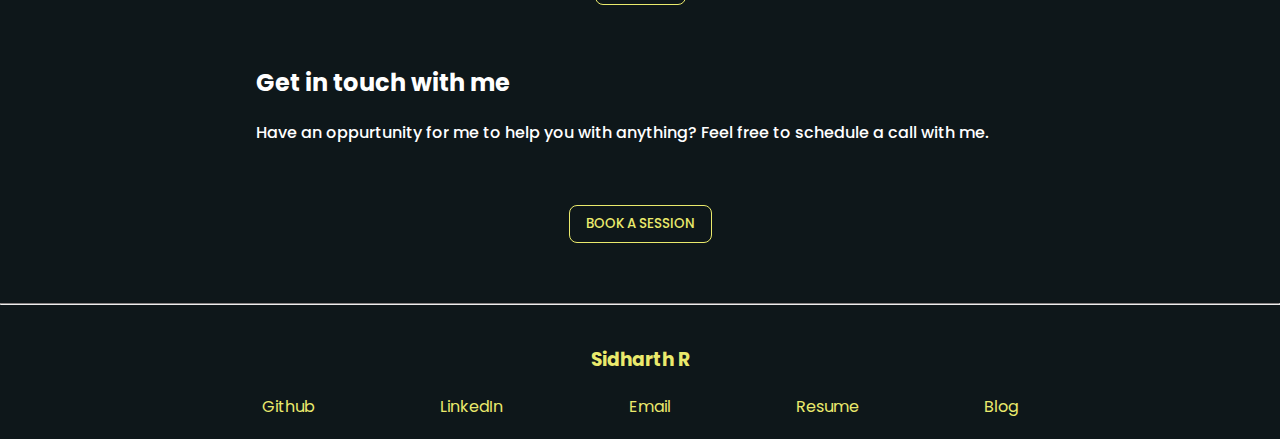
==== commit 67ee3955: "css" ====
--- a/index.html
+++ b/index.html
@@ -170,7 +170,7 @@
             <li><a href="#">Github</a></li>
             <li><a href="#">LinkedIn</a></li>
             <li><a href="#">Email</a></li>
-            <li><a href="#">Schedule a call</a></li>
+            <!-- <li><a href="#">Schedule a call</a></li> -->
             <li><a href="#"> Resume</a></li>
             <li><a href="#"> Blog</a></li>
         </ul>
--- a/resume-css.css
+++ b/resume-css.css
@@ -144,6 +144,7 @@
     flex-direction: row;
     /* padding: 20px; */
     margin: 30px;
+    max-width: fit-content;
 
     
     border-radius: 8px;
@@ -221,6 +222,7 @@
     /* background-color: grey; */
     display: flex;
     justify-content: space-around;
+    
 
 }
 
@@ -231,7 +233,7 @@
 
 .writing-image{
     width: 260px;
-    /* height: 200px; */
+    height: 200px;
     /* height: 100%; */
 }
 
@@ -322,6 +324,7 @@
     .writing-container {
         flex-direction: column;
         gap: 50px;
+        max-width: fit-content;
     }
     footer {
         width: 100%;
